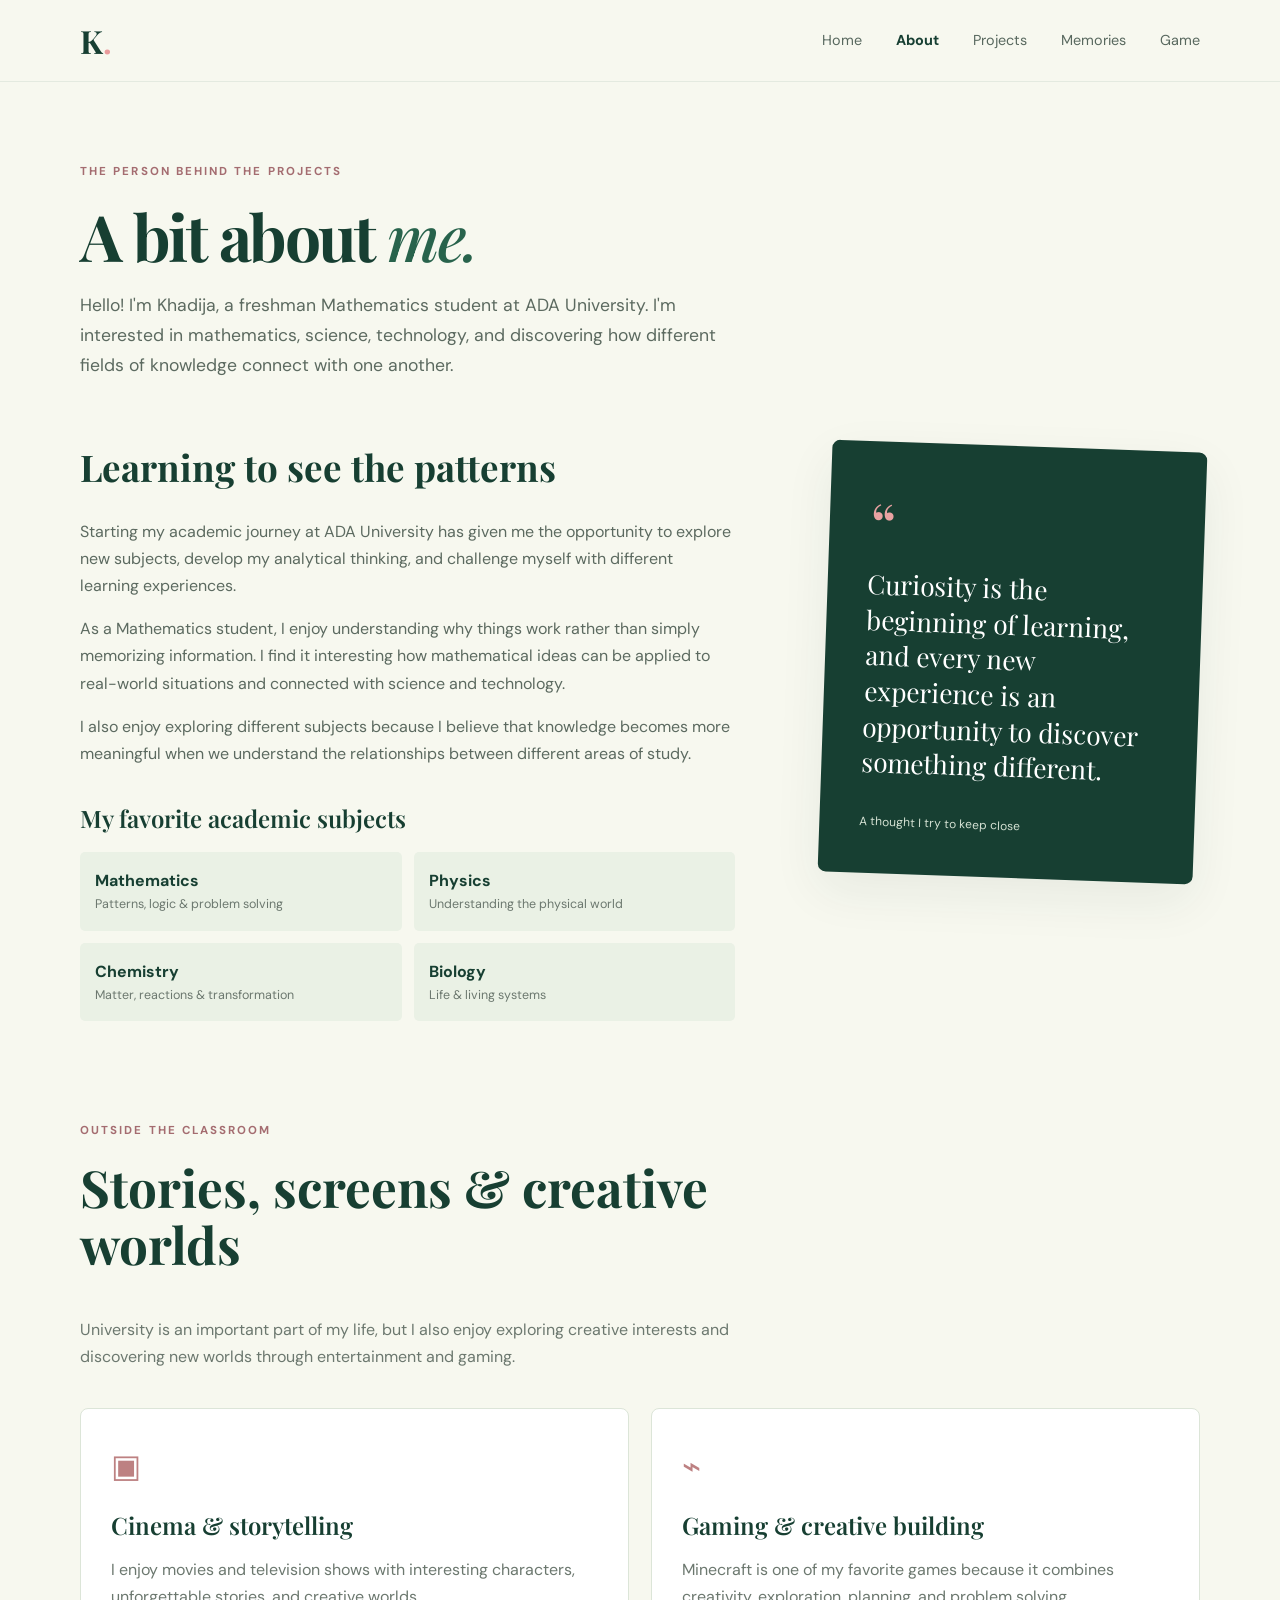
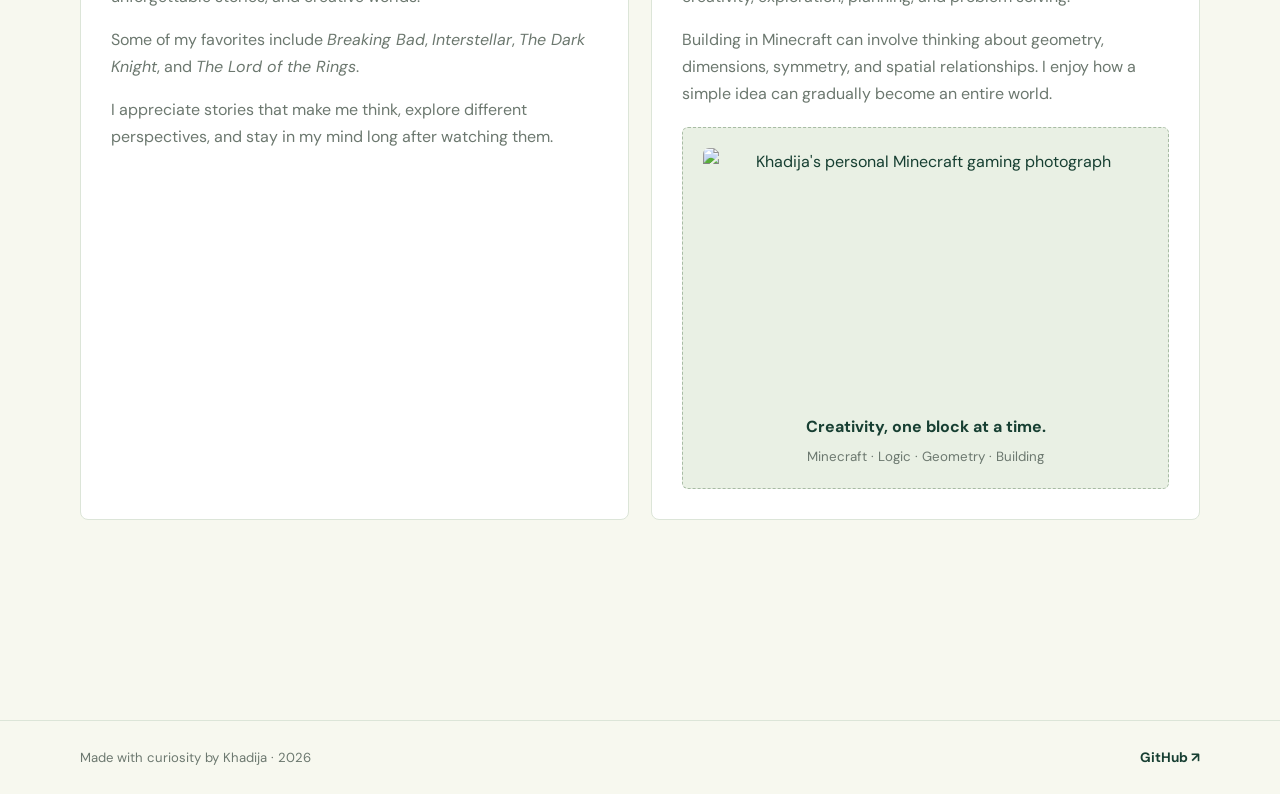
==== about.html @ 2b6caef4 "Fayllari colge cixardim" ====
<!DOCTYPE html>
<html lang="en">
<head>
    <meta charset="UTF-8">
    <meta name="viewport" content="width=device-width, initial-scale=1.0">

    <title>About | Khadija</title>

    <link rel="preconnect" href="https://fonts.googleapis.com">
    <link href="https://fonts.googleapis.com/css2?family=DM+Sans:wght@400;500;600;700&family=Playfair+Display:wght@500;600;700&display=swap" rel="stylesheet">

    <link rel="stylesheet" href="style.css">
    <script src="script.js" defer></script>
</head>

<body>

    <!-- NAVIGATION -->
    <header class="site-header">

        <a class="brand" href="index.html">
            K<span>.</span>
        </a>

        <button class="menu-toggle"
                aria-label="Toggle navigation"
                aria-expanded="false">☰</button>

        <nav class="nav">
            <a href="index.html">Home</a>
            <a class="active" href="about.html">About</a>
            <a href="projects.html">Projects</a>
            <a href="memories.html">Memories</a>
            <a href="game.html">Game</a>
        </nav>

    </header>


    <!-- MAIN CONTENT -->
    <main class="container page-main">


        <!-- INTRODUCTION -->
        <section class="page-title">

            <p class="eyebrow">
                THE PERSON BEHIND THE PROJECTS
            </p>

            <h1>
                A bit about <em>me.</em>
            </h1>

            <p class="lead narrow">
                Hello! I'm Khadija, a freshman Mathematics student
                at ADA University. I'm interested in mathematics,
                science, technology, and discovering how different
                fields of knowledge connect with one another.
            </p>

        </section>


        <!-- ACADEMIC BACKGROUND -->
        <section class="about-layout">

            <div>

                <h2>
                    Learning to see the patterns
                </h2>

                <p>
                    Starting my academic journey at ADA University
                    has given me the opportunity to explore new
                    subjects, develop my analytical thinking, and
                    challenge myself with different learning experiences.
                </p>

                <p>
                    As a Mathematics student, I enjoy understanding
                    why things work rather than simply memorizing
                    information. I find it interesting how mathematical
                    ideas can be applied to real-world situations
                    and connected with science and technology.
                </p>

                <p>
                    I also enjoy exploring different subjects because
                    I believe that knowledge becomes more meaningful
                    when we understand the relationships between
                    different areas of study.
                </p>


                <h3>
                    My favorite academic subjects
                </h3>

                <div class="subject-list">

                    <span>
                        Mathematics
                        <small>Patterns, logic & problem solving</small>
                    </span>

                    <span>
                        Physics
                        <small>Understanding the physical world</small>
                    </span>

                    <span>
                        Chemistry
                        <small>Matter, reactions & transformation</small>
                    </span>

                    <span>
                        Biology
                        <small>Life & living systems</small>
                    </span>

                </div>

            </div>


            <!-- PERSONAL QUOTE -->
            <aside class="quote-card">

                <span class="quote-mark">“</span>

                <p>
                    Curiosity is the beginning of learning,
                    and every new experience is an opportunity
                    to discover something different.
                </p>

                <span class="quote-credit">
                    A thought I try to keep close
                </span>

            </aside>

        </section>


        <!-- HOBBIES AND INTERESTS -->
        <section class="section">

            <div class="section-heading">

                <p class="eyebrow">
                    OUTSIDE THE CLASSROOM
                </p>

                <h2>
                    Stories, screens & creative worlds
                </h2>

                <p>
                    University is an important part of my life,
                    but I also enjoy exploring creative interests
                    and discovering new worlds through entertainment
                    and gaming.
                </p>

            </div>


            <div class="hobby-grid">


                <!-- MOVIES AND TV SHOWS -->
                <article class="hobby-card">

                    <span class="hobby-symbol">▣</span>

                    <h3>
                        Cinema & storytelling
                    </h3>

                    <p>
                        I enjoy movies and television shows with
                        interesting characters, unforgettable stories,
                        and creative worlds.
                    </p>

                    <p>
                        Some of my favorites include
                        <em>Breaking Bad</em>,
                        <em>Interstellar</em>,
                        <em>The Dark Knight</em>, and
                        <em>The Lord of the Rings</em>.
                    </p>

                    <p>
                        I appreciate stories that make me think,
                        explore different perspectives, and stay
                        in my mind long after watching them.
                    </p>

                </article>


                <!-- MINECRAFT AND GAMING -->
                <article class="hobby-card">

                    <span class="hobby-symbol">⌁</span>

                    <h3>
                        Gaming & creative building
                    </h3>

                    <p>
                        Minecraft is one of my favorite games because
                        it combines creativity, exploration, planning,
                        and problem solving.
                    </p>

                    <p>
                        Building in Minecraft can involve thinking
                        about geometry, dimensions, symmetry, and
                        spatial relationships. I enjoy how a simple
                        idea can gradually become an entire world.
                    </p>


                    <!-- MINECRAFT PHOTO -->
                    <div class="minecraft-placeholder">

                        <img
                            src="images/minecraft.jpg"
                            alt="Khadija's personal Minecraft gaming photograph"
                            style="width:100%; height:260px; object-fit:cover; border-radius:6px;"
                        >

                        <p>
                            Creativity, one block at a time.
                        </p>

                        <small>
                            Minecraft · Logic · Geometry · Building
                        </small>

                    </div>

                </article>

            </div>

        </section>


    </main>


    <!-- FOOTER -->
    <footer class="site-footer">

        <div class="container footer-inner">

            <p>
                Made with curiosity by Khadija · 2026
            </p>

            <a
                class="github-link"
                href="https://github.com/YOUR-USERNAME/YOUR-REPOSITORY"
                target="_blank"
                rel="noopener noreferrer">

                GitHub ↗

            </a>

        </div>

    </footer>

</body>
</html>
---- style.css ----
/* Khadija's portfolio — shared design system */
:root{--cream:#f7f8ef;--green:#173f32;--green2:#28634c;--mint:#e4efdf;--pink:#e99b9c;--ink:#24342d;--muted:#6c786f;--line:#dce5d8;--white:#fff;--shadow:0 18px 50px #173f3212}
*{box-sizing:border-box}html{scroll-behavior:smooth}body{margin:0;background:var(--cream);color:var(--ink);font-family:"DM Sans",sans-serif;line-height:1.7}a{color:inherit;text-decoration:none}img{display:block;max-width:100%}.container{width:min(1120px,calc(100% - 48px));margin:auto}.site-header{height:82px;padding:0 max(24px,calc((100% - 1120px)/2));display:flex;align-items:center;justify-content:space-between;border-bottom:1px solid #dce5d8aa;background:#f7f8efed;position:sticky;top:0;z-index:20;backdrop-filter:blur(14px)}.brand{font:700 2rem "Playfair Display";color:var(--green)}.brand span{color:var(--pink)}.nav{display:flex;gap:34px}.nav a{font-size:.9rem;color:#58685e;transition:.2s}.nav a:hover,.nav a.active{color:var(--green);font-weight:700}.menu-toggle{display:none;background:none;border:0;font-size:1.5rem;color:var(--green)}h1,h2,h3,p{margin-top:0}h1,h2{font-family:"Playfair Display",serif;color:var(--green);line-height:1.12}h1{font-size:clamp(3rem,6vw,5.4rem);letter-spacing:-.04em}h1 em,h2 em{color:var(--green2);font-weight:500}h2{font-size:clamp(2rem,4vw,3.2rem)}.eyebrow{font-size:.72rem;letter-spacing:.18em;font-weight:700;color:#a46c70;margin-bottom:18px}.lead{font-size:1.1rem;color:#5c6a60;max-width:600px}.narrow{max-width:680px}.hero{min-height:650px;display:grid;grid-template-columns:1.05fr .95fr;align-items:center;gap:70px;padding-top:55px;padding-bottom:70px}.hero-copy h1{margin-bottom:25px}.hero-copy .lead{max-width:530px}.actions{display:flex;align-items:center;gap:28px;margin-top:34px}.button{background:var(--green);color:white;padding:14px 22px;border-radius:5px;font-weight:600;transition:.25s}.button:hover{background:var(--green2);transform:translateY(-3px);box-shadow:0 10px 24px #173f3233}.button span{margin-left:12px}.text-link{font-size:.9rem;font-weight:700;color:var(--green)}.hero-visual{position:relative;max-width:430px;margin:auto}.photo-frame{height:500px;padding:12px;background:#fff;border-radius:48% 48% 12px 12px;box-shadow:var(--shadow);transform:rotate(2deg);transition:.35s}.photo-frame:hover{transform:rotate(0) translateY(-7px)}.photo-frame img{width:100%;height:100%;object-fit:cover;object-position:center 35%;border-radius:inherit}.orbit-note{position:absolute;right:-40px;bottom:50px;background:var(--green);color:white;padding:17px 22px;border-radius:50%;font-size:.8rem;text-align:center;transform:rotate(9deg);box-shadow:0 10px 30px #173f3240}.leaf{position:absolute;color:var(--pink);font-size:3rem}.leaf-one{top:30px;left:-30px}.leaf-two{right:-25px;top:100px;font-size:2rem}.intro-strip{background:var(--mint);padding:24px 0}.strip-grid{display:flex;justify-content:space-between;align-items:center;gap:20px;flex-wrap:wrap}.strip-grid p{margin:0;color:var(--muted);font-size:.8rem}.strip-grid span{font-weight:700;color:var(--green);font-size:.9rem}.section{padding-top:100px;padding-bottom:100px}.section-heading{max-width:650px;margin-bottom:38px}.section-heading>p:last-child{color:var(--muted)}.feature-grid{display:grid;grid-template-columns:repeat(3,1fr);gap:20px}.feature-card{position:relative;background:white;border:1px solid var(--line);padding:32px;border-radius:8px;min-height:230px;transition:.25s}.feature-card:hover{transform:translateY(-7px);box-shadow:var(--shadow);border-color:#b8cbb7}.feature-icon{font-size:1.8rem;color:#bc8182}.feature-card h3{font:600 1.5rem "Playfair Display";color:var(--green);margin:18px 0 8px}.feature-card p{font-size:.92rem;color:var(--muted);max-width:270px}.card-arrow{position:absolute;right:28px;bottom:24px;color:var(--green)}.site-footer{border-top:1px solid var(--line);padding:25px 0}.footer-inner{display:flex;justify-content:space-between;align-items:center}.footer-inner p{margin:0;color:var(--muted);font-size:.82rem}.github-link{font-size:.85rem;font-weight:700;color:var(--green)}.page-main{padding-top:80px;padding-bottom:100px}.page-title{margin-bottom:65px}.page-title h1{font-size:clamp(2.8rem,5vw,4.6rem);margin-bottom:20px}.about-layout{display:grid;grid-template-columns:1.4fr .8fr;gap:90px;align-items:start}.about-layout h2{font-size:2.3rem}.about-layout p{color:#5c6a60}.about-layout h3{font:600 1.5rem "Playfair Display";color:var(--green);margin:35px 0 18px}.subject-list{display:grid;grid-template-columns:1fr 1fr;gap:12px}.subject-list span{padding:15px;background:#eaf1e5;border-radius:5px;color:var(--green);font-weight:700}.subject-list small{display:block;font-weight:400;color:var(--muted);font-size:.78rem}.quote-card{background:var(--green);color:white;padding:40px;border-radius:8px;box-shadow:var(--shadow);transform:rotate(2deg)}.quote-card p{font:1.65rem/1.35 "Playfair Display";color:white}.quote-mark{font:4rem "Playfair Display";color:#e9a2a2}.quote-credit{font-size:.75rem;color:#d4e1d3}.hobby-grid{display:grid;grid-template-columns:1fr 1fr;gap:22px}.hobby-card{padding:30px;background:white;border:1px solid var(--line);border-radius:8px}.hobby-symbol{font-size:2rem;color:#bd8182}.hobby-card h3{font:600 1.5rem "Playfair Display";color:var(--green);margin:15px 0}.hobby-card p{color:var(--muted)}.minecraft-placeholder{margin-top:20px;min-height:150px;background:#e9f0e4;border:1px dashed #a8bca4;display:flex;flex-direction:column;align-items:center;justify-content:center;text-align:center;border-radius:6px;color:var(--green);padding:20px}.minecraft-placeholder>span{font-size:2rem}.minecraft-placeholder p{margin:5px 0;color:var(--green);font-weight:700}.minecraft-placeholder small{color:var(--muted)}code{background:#e3e9df;padding:2px 5px;border-radius:3px}.project-list{display:grid;gap:25px}.project-card{display:grid;grid-template-columns:.9fr 1.1fr;gap:34px;padding:25px;background:white;border:1px solid var(--line);border-radius:9px}.project-image img{height:100%;min-height:280px;width:100%;object-fit:cover;border-radius:5px}.project-info{padding:12px 10px}.project-info h2{font-size:2.1rem;margin-bottom:15px}.project-info p{color:var(--muted)}.tag-row{display:flex;gap:8px;flex-wrap:wrap;margin:20px 0}.tag-row span{background:var(--mint);padding:5px 12px;border-radius:20px;font-size:.75rem;color:var(--green);font-weight:700}.secondary-proof{width:180px;height:110px;object-fit:cover;border-radius:5px}.project-placeholder{grid-template-columns:.55fr 1.45fr}.placeholder-art{min-height:210px;display:grid;place-items:center;background:linear-gradient(135deg,#e5efe0,#f6d9d5);font:700 5rem "Playfair Display";color:#28523f;border-radius:5px;position:relative}.placeholder-art span{position:absolute;font-size:2rem;right:20px;top:15px;color:#bd8182}.placeholder-art.alt{background:linear-gradient(135deg,#e2e8f4,#f7dfd9)}.notice{font-size:.82rem;color:#a36d70!important;font-weight:600}.gallery{display:grid;grid-template-columns:repeat(2,1fr);gap:22px}.gallery-item{margin:0;background:white;border:1px solid var(--line);padding:10px;border-radius:7px;box-shadow:var(--shadow)}.gallery-item img{width:100%;height:300px;object-fit:cover;border-radius:4px}.gallery-item.tall img{height:400px}.gallery-item.wide{grid-column:span 2}.gallery-item.wide img{height:360px}.gallery-item figcaption{padding:15px 8px 8px}.gallery-item strong,.gallery-item span{display:block}.gallery-item strong{font:600 1.25rem "Playfair Display";color:var(--green)}.gallery-item figcaption span{font-size:.82rem;color:var(--muted);margin-top:3px}
/* Game page: vivid multiverse palette */
.game-body{background:#101126;color:#f7f5ff;--green:#f5eaff;--green2:#ff7cc8;--muted:#c1bed5;--line:#373453}.game-body .site-header{background:#111126eF;border-color:#383453}.game-body .brand,.game-body .nav a{color:#eeeaff}.game-body .nav a.active,.game-body .nav a:hover{color:#ff91d1}.game-main{padding-top:70px;padding-bottom:100px}.game-heading{text-align:center;max-width:780px;margin:0 auto 65px}.game-heading h1{color:#fff;font-size:clamp(3rem,7vw,5.5rem)}.game-heading h1 em{background:linear-gradient(90deg,#ff82c8,#8c8dff,#5be4dc);background-clip:text;color:transparent}.game-heading>p:not(.eyebrow){color:#c4c1dc}.score-panel{display:flex;justify-content:center;gap:12px;margin-top:35px}.score-panel div{background:#1d1c3b;border:1px solid #45406d;border-radius:10px;padding:15px 28px;min-width:130px;box-shadow:0 10px 30px #0003}.score-panel small,.score-panel strong{display:block}.score-panel small{font-size:.62rem;letter-spacing:.12em;color:#a9a4c8}.score-panel strong{font-size:1.15rem;color:#fff;margin-top:5px}.game-section-title{text-align:center;margin-bottom:28px}.game-section-title span{font-size:.68rem;letter-spacing:.2em;color:#ff91d1;font-weight:700}.game-section-title h2{color:white;font-size:2.3rem;margin-top:8px}.match-section,.quiz-section,.skill-track{margin:0 auto 85px;max-width:900px}.match-card{max-width:680px;margin:auto;padding:35px 42px;text-align:center;border-radius:18px;background:linear-gradient(140deg,#25204d,#33214e 55%,#183c51);border:1px solid #8067b9;box-shadow:0 22px 65px #8a4dcb33, inset 0 0 30px #ffffff09;transform:perspective(900px) rotateX(2deg);transition:.4s}.match-card:hover{transform:perspective(900px) rotateX(0) translateY(-5px);box-shadow:0 25px 75px #d54eae40}.card-kicker{font-size:.65rem;letter-spacing:.2em;color:#ff9bd5}.match-card h3{font:1.7rem "Playfair Display";color:white;margin:16px 0}.match-divider{color:#70e6e1;font-size:1.5rem}.match-card>p:nth-of-type(2){color:#a9f0e9;font-weight:700}.match-card .connection{font-size:.85rem;color:#c9c4e4;margin-bottom:0}.glow-button{display:block;margin:25px auto 0;padding:15px 28px;border:0;border-radius:30px;background:linear-gradient(90deg,#ff6dbb,#8d7bff,#36cfc9);color:#17132c;font:700 .95rem "DM Sans";cursor:pointer;box-shadow:0 0 25px #a66bdf66;transition:.25s}.glow-button:hover{transform:translateY(-4px) scale(1.03);box-shadow:0 0 35px #e46ecb99}.tabs{display:flex;justify-content:center;gap:10px;flex-wrap:wrap;margin-bottom:16px}.tab{padding:12px 18px;border:1px solid #464064;border-radius:30px;background:#1c1a38;color:#d8d3ef;cursor:pointer;font:600 .85rem "DM Sans"}.tab.active,.tab:hover{background:#6e4da0;border-color:#b58ce9;color:white}.quiz-panel{max-width:700px;margin:auto;padding:32px;background:#1d1b39;border:1px solid #49416e;border-radius:14px;box-shadow:0 18px 55px #0004}.quiz-category{font-size:.65rem;letter-spacing:.18em;color:#ff92cf;font-weight:700}.quiz-panel h3{font:1.5rem "Playfair Display";color:white}.answers{display:grid;gap:10px;margin:22px 0}.answer{padding:13px 16px;text-align:left;border-radius:7px;border:1px solid #4b456e;background:#292646;color:#f5f1ff;cursor:pointer;font:500 .9rem "DM Sans"}.answer:hover:not(:disabled){border-color:#ff8acb;background:#392b53}.answer.correct{border-color:#52d6b5;background:#164a49}.answer.wrong{border-color:#ff818f;background:#572b47}.answer:disabled{cursor:default}.feedback{min-height:26px;color:#b9b3d5;font-size:.85rem}.next-button{background:#f58ac9;color:#21132d;border:0;padding:11px 18px;border-radius:5px;font-weight:700;cursor:pointer}.next-button:disabled{opacity:.35;cursor:not-allowed}.levels{display:grid;grid-template-columns:repeat(3,1fr);gap:15px}.level{position:relative;padding:25px 20px;background:linear-gradient(150deg,#242044,#1c2e49);border:1px solid #514777;border-radius:12px;box-shadow:0 15px 35px #0003}.level>b{font-size:.62rem;letter-spacing:.16em;color:#ff8bc9}.level>span{display:block;font-size:2rem;color:#73e4dc;margin:15px 0}.level h3{font:1.2rem "Playfair Display";color:white}.level p{font-size:.82rem;color:#bdb8d7;margin:0}.game-body .site-footer{border-color:#393550}.game-body .footer-inner p,.game-body .github-link{color:#cbc6e2}
@media(max-width:800px){.hero{grid-template-columns:1fr;gap:40px;padding-top:70px}.hero-copy{text-align:center}.hero-copy .lead{margin:auto}.actions{justify-content:center}.hero-visual{width:min(82%,400px)}.photo-frame{height:440px}.about-layout{grid-template-columns:1fr;gap:35px}.quote-card{max-width:500px}.project-card{grid-template-columns:1fr}.project-image img{max-height:350px}.project-placeholder{grid-template-columns:1fr}.placeholder-art{min-height:150px}.levels{grid-template-columns:1fr}.level{display:grid;grid-template-columns:90px 40px 1fr;align-items:center;gap:10px}.level>span{margin:0}.level p{grid-column:3}.nav{gap:18px}}
@media(max-width:600px){.container{width:min(100% - 34px,1120px)}.site-header{height:70px;padding:0 18px}.menu-toggle{display:block}.nav{display:none;position:absolute;top:70px;left:0;right:0;background:var(--cream);padding:18px 24px 24px;flex-direction:column;gap:15px;border-bottom:1px solid var(--line)}.nav.open{display:flex}.game-body .nav{background:#111126}.hero{min-height:auto;padding-top:55px;padding-bottom:55px}.hero-copy h1{font-size:3.3rem}.photo-frame{height:390px}.orbit-note{right:-25px}.strip-grid{justify-content:center}.strip-grid p{width:100%;text-align:center}.section,.page-main{padding-top:60px;padding-bottom:65px}.feature-grid,.hobby-grid,.gallery{grid-template-columns:1fr}.gallery-item.tall img,.gallery-item img{height:280px}.gallery-item.wide{grid-column:auto}.gallery-item.wide img{height:280px}.subject-list{grid-template-columns:1fr 1fr}.page-title{margin-bottom:40px}.score-panel{gap:6px}.score-panel div{padding:12px 10px;min-width:0;flex:1}.score-panel strong{font-size:.9rem}.match-card{padding:25px 20px}.match-card h3{font-size:1.35rem}.quiz-panel{padding:22px}.tabs{gap:6px}.tab{font-size:.75rem;padding:10px 12px}.footer-inner{gap:15px;flex-wrap:wrap}.actions{gap:18px;flex-wrap:wrap}}
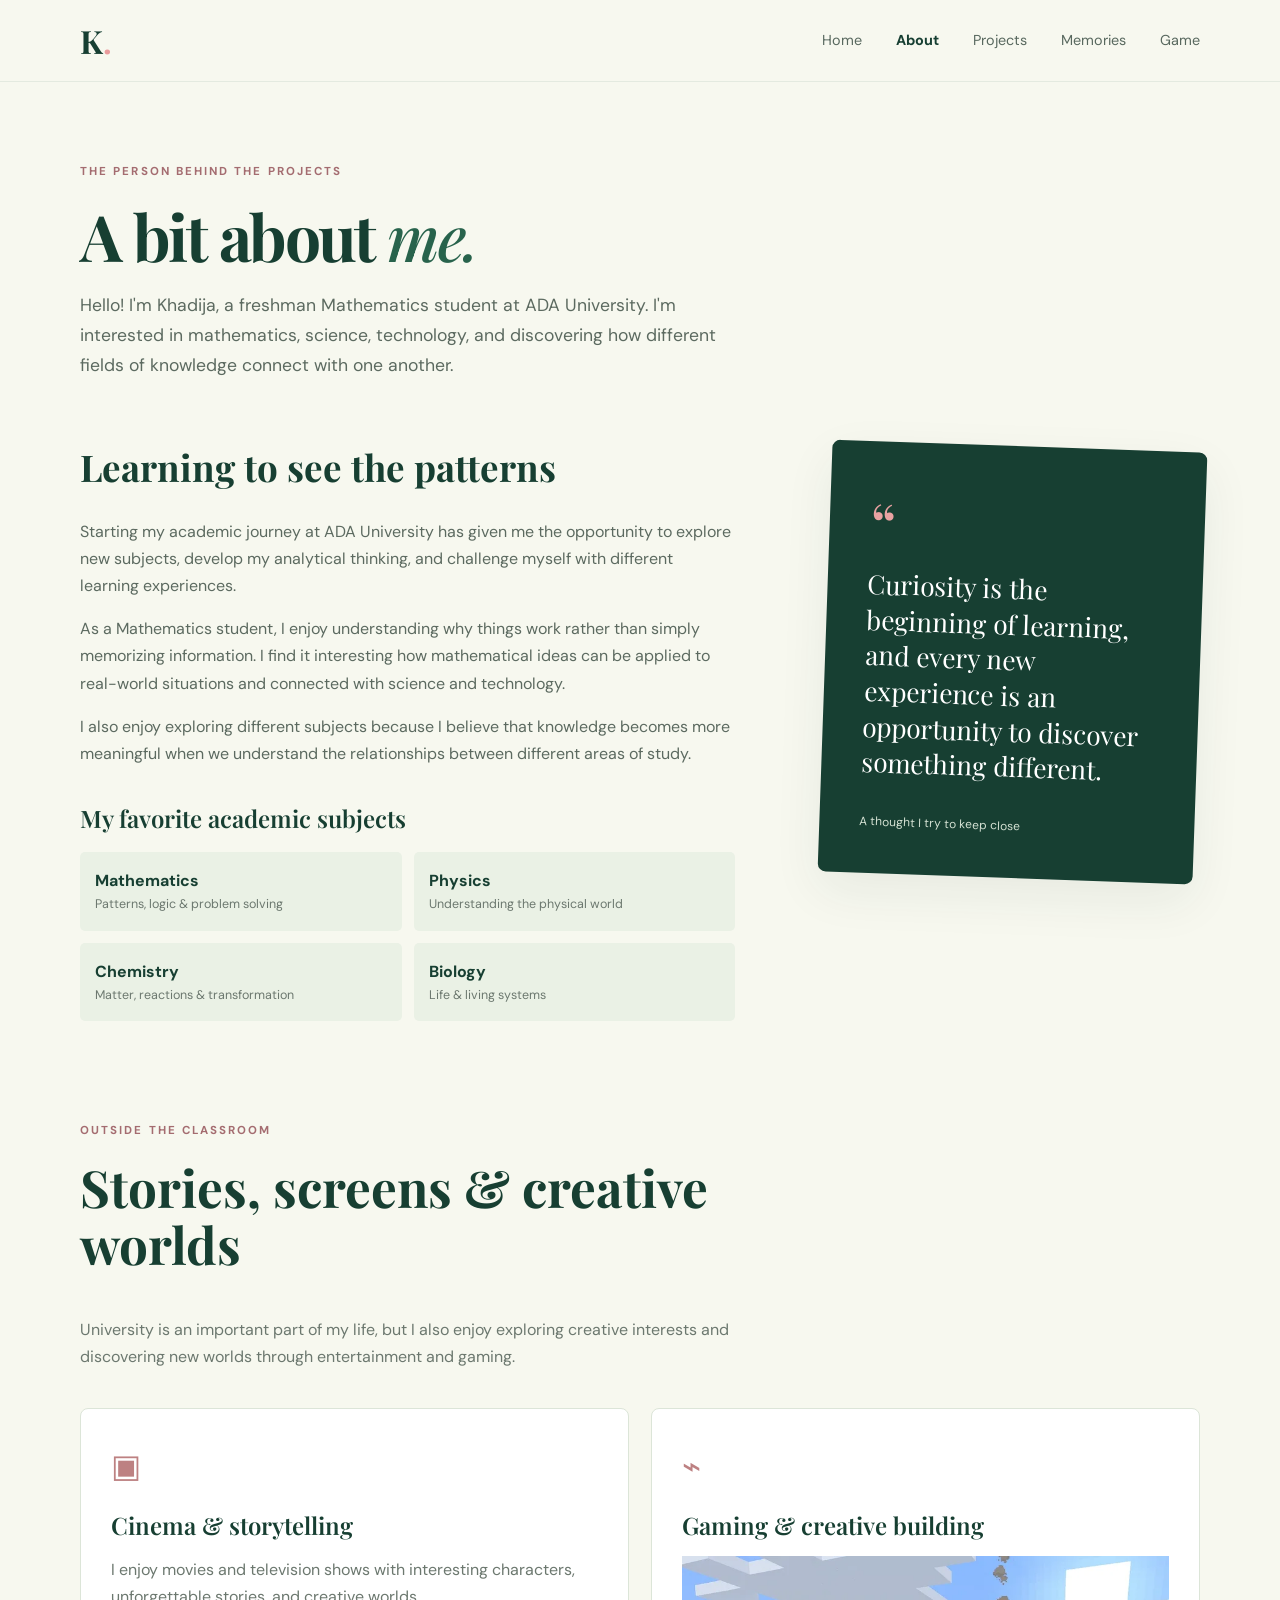
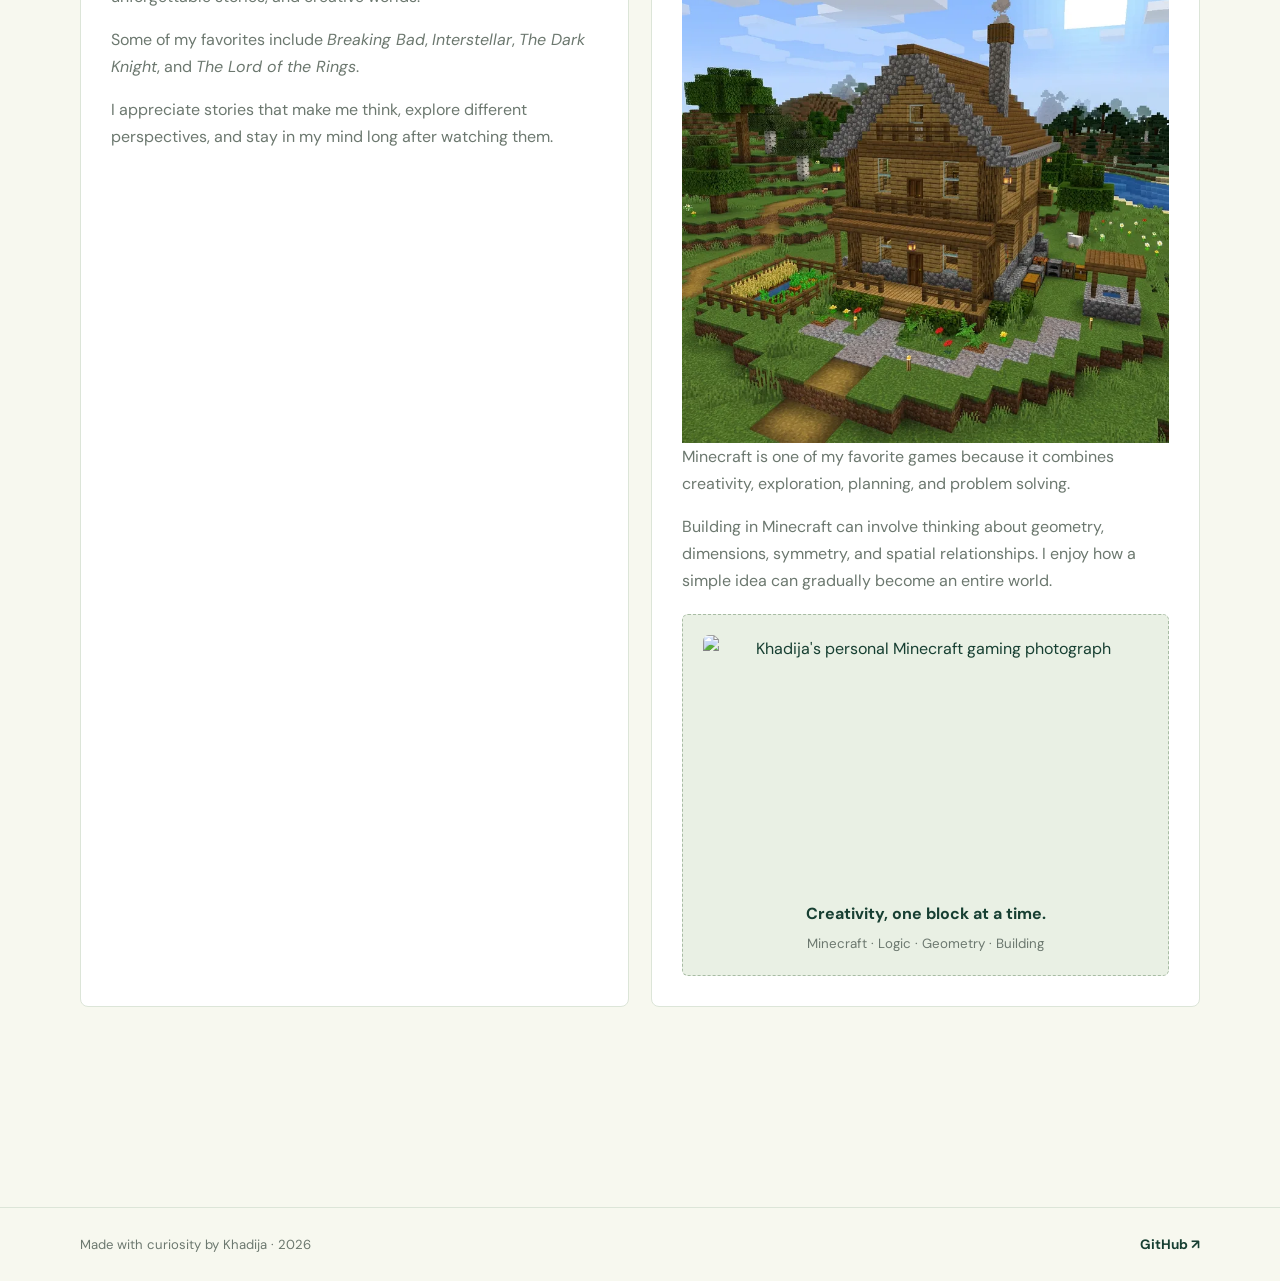
==== commit 85475f3b: "sekil elave olundu" ====
--- a/about.html
+++ b/about.html
@@ -211,8 +211,9 @@
                     <h3>
                         Gaming & creative building
                     </h3>
-
-                    <p>
+                    <img src="images/minecraft photo" alt="Minecraft photo">
+                    <p>
+                    
                         Minecraft is one of my favorite games because
                         it combines creativity, exploration, planning,
                         and problem solving.
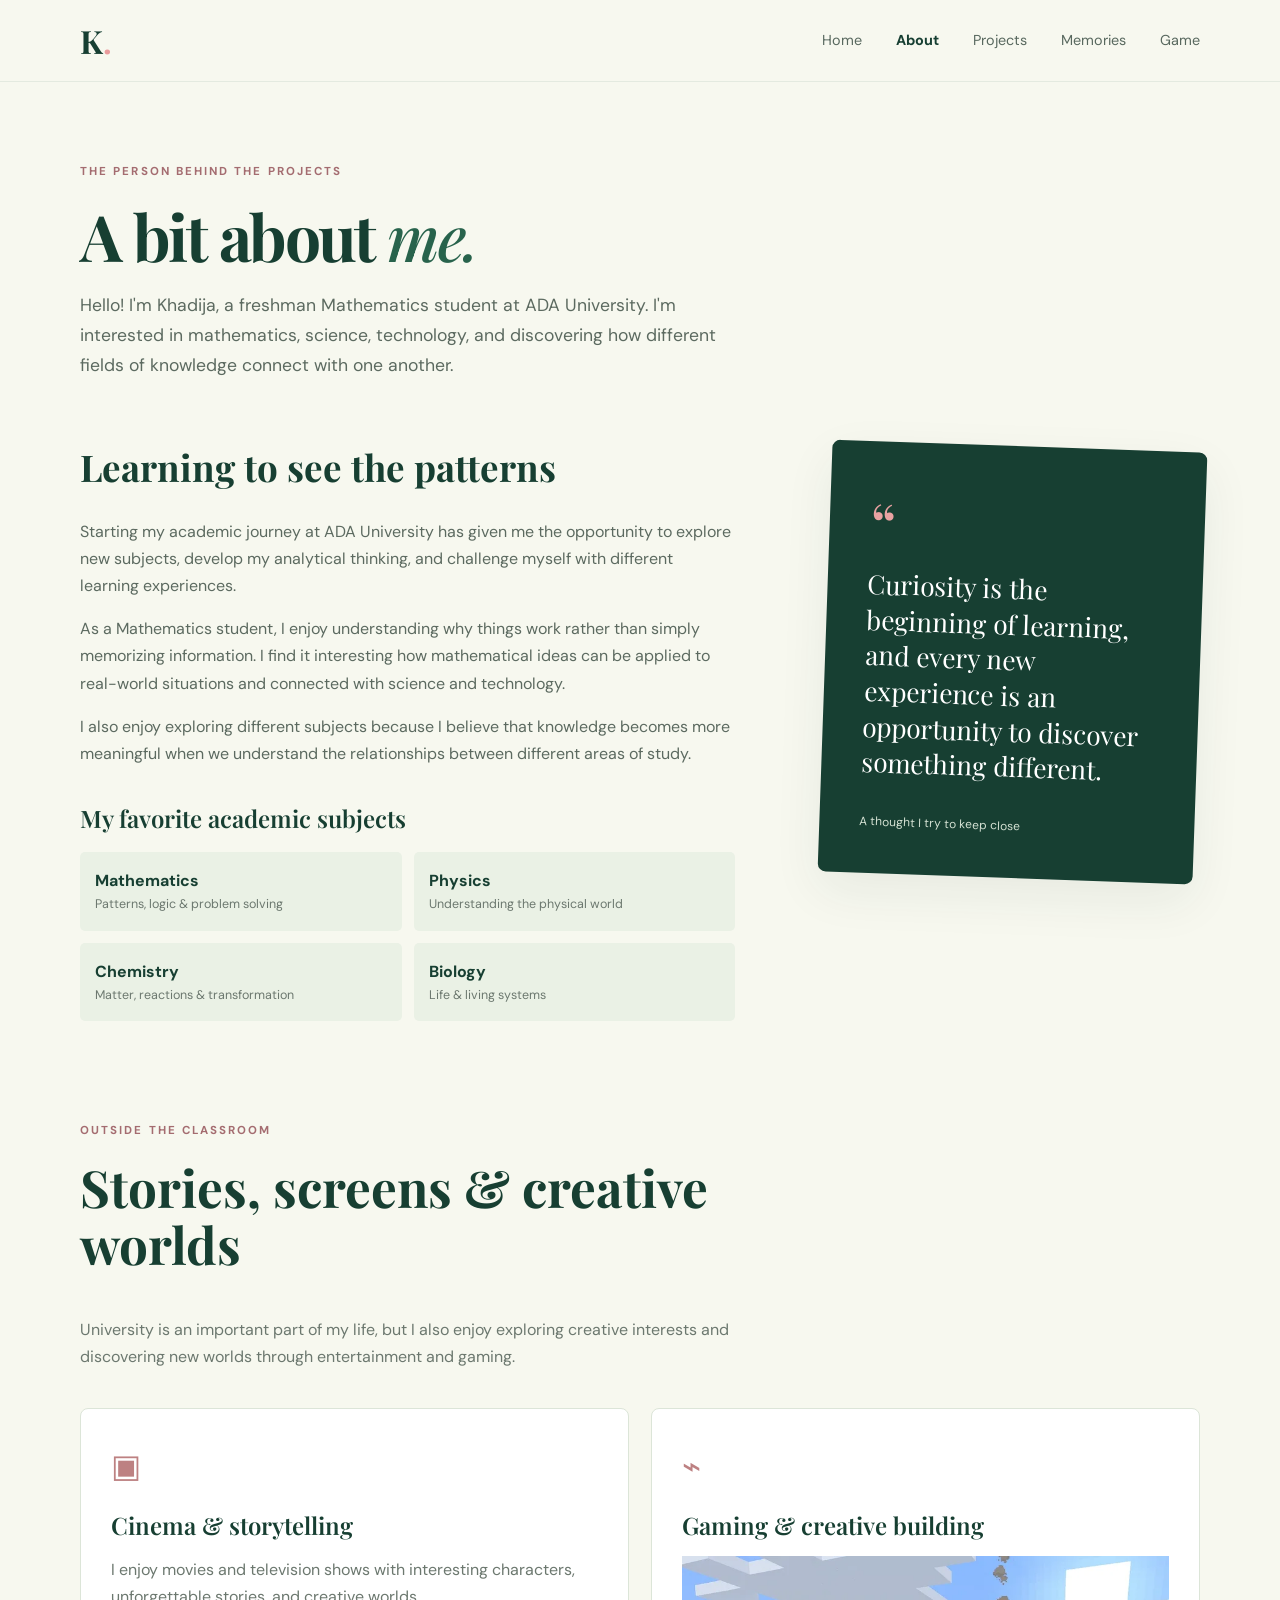
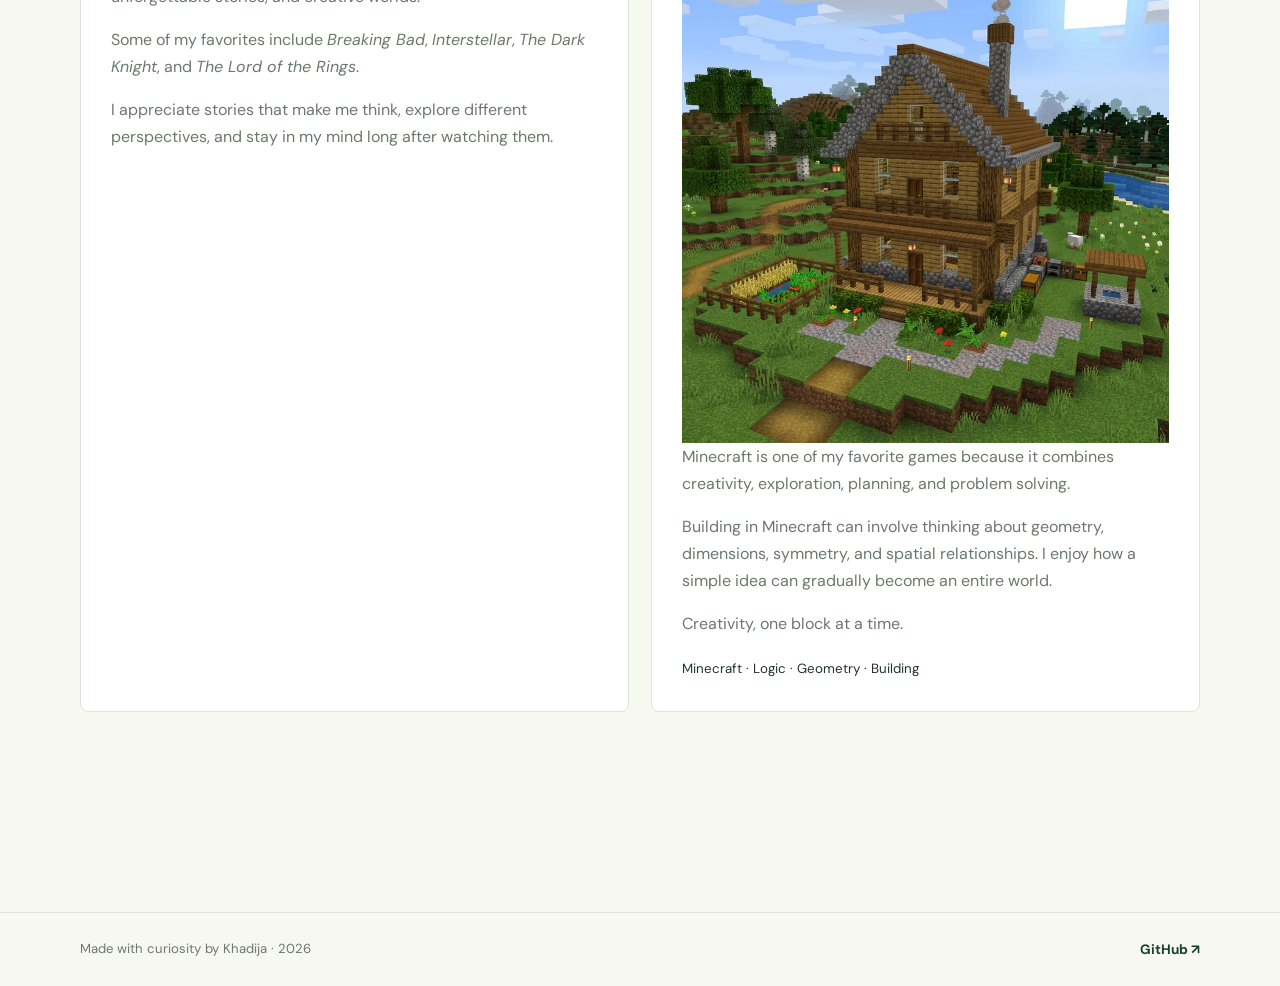
==== commit bf25ded7: "artiq qutu silindi" ====
--- a/about.html
+++ b/about.html
@@ -227,14 +227,7 @@
                     </p>
 
 
-                    <!-- MINECRAFT PHOTO -->
-                    <div class="minecraft-placeholder">
-
-                        <img
-                            src="images/minecraft.jpg"
-                            alt="Khadija's personal Minecraft gaming photograph"
-                            style="width:100%; height:260px; object-fit:cover; border-radius:6px;"
-                        >
+                
 
                         <p>
                             Creativity, one block at a time.
